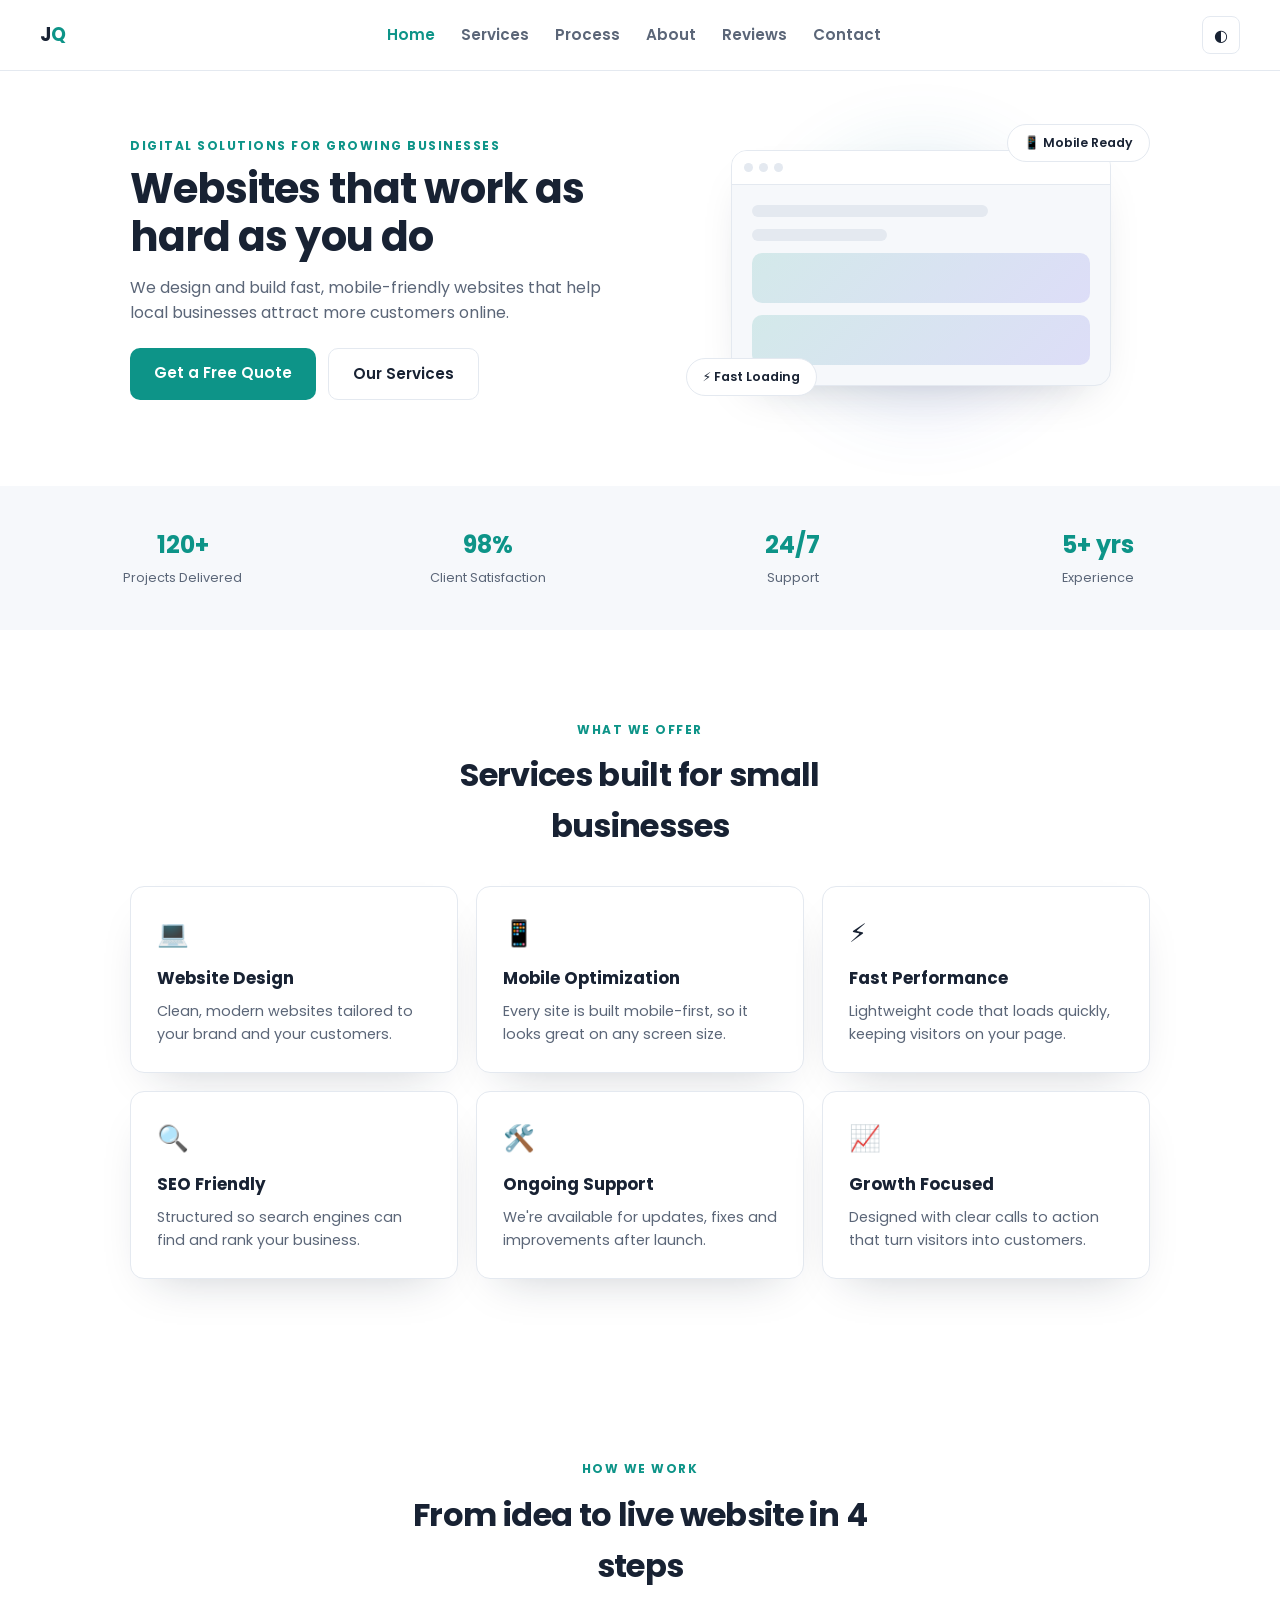
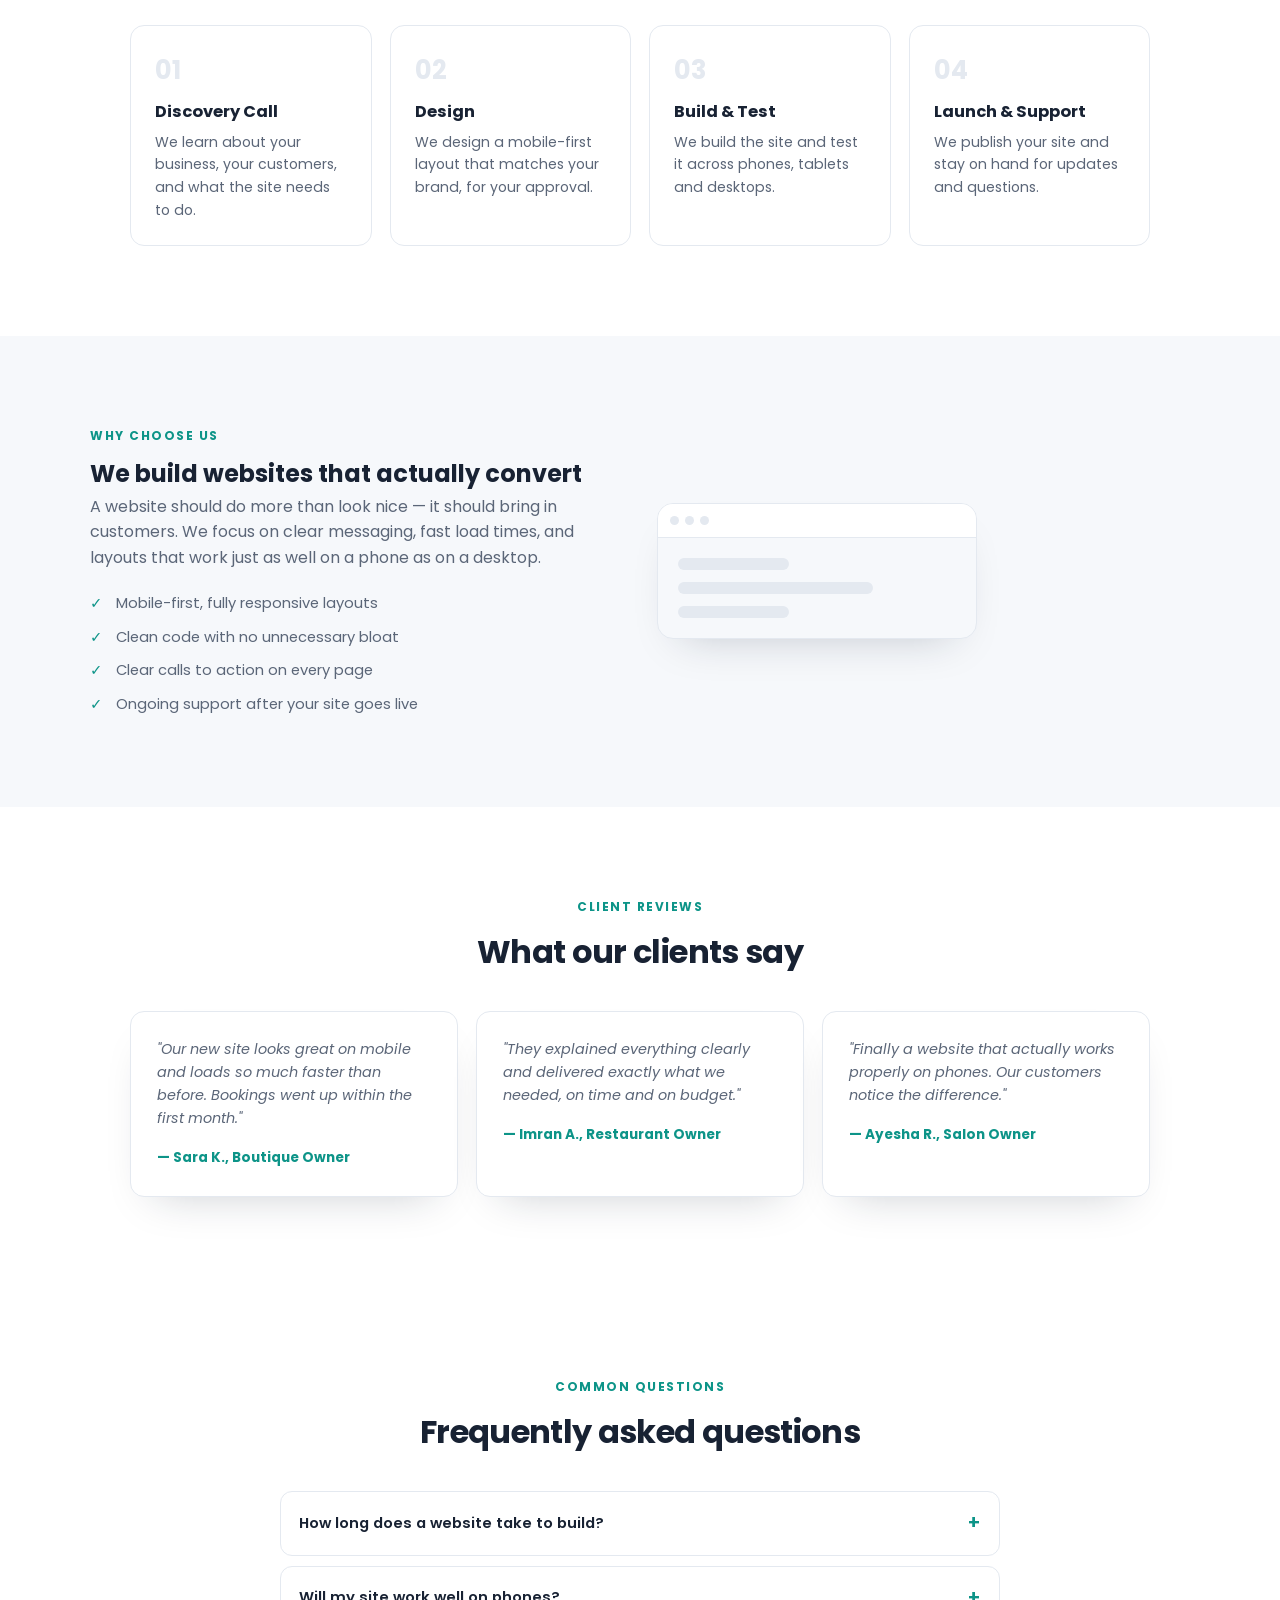
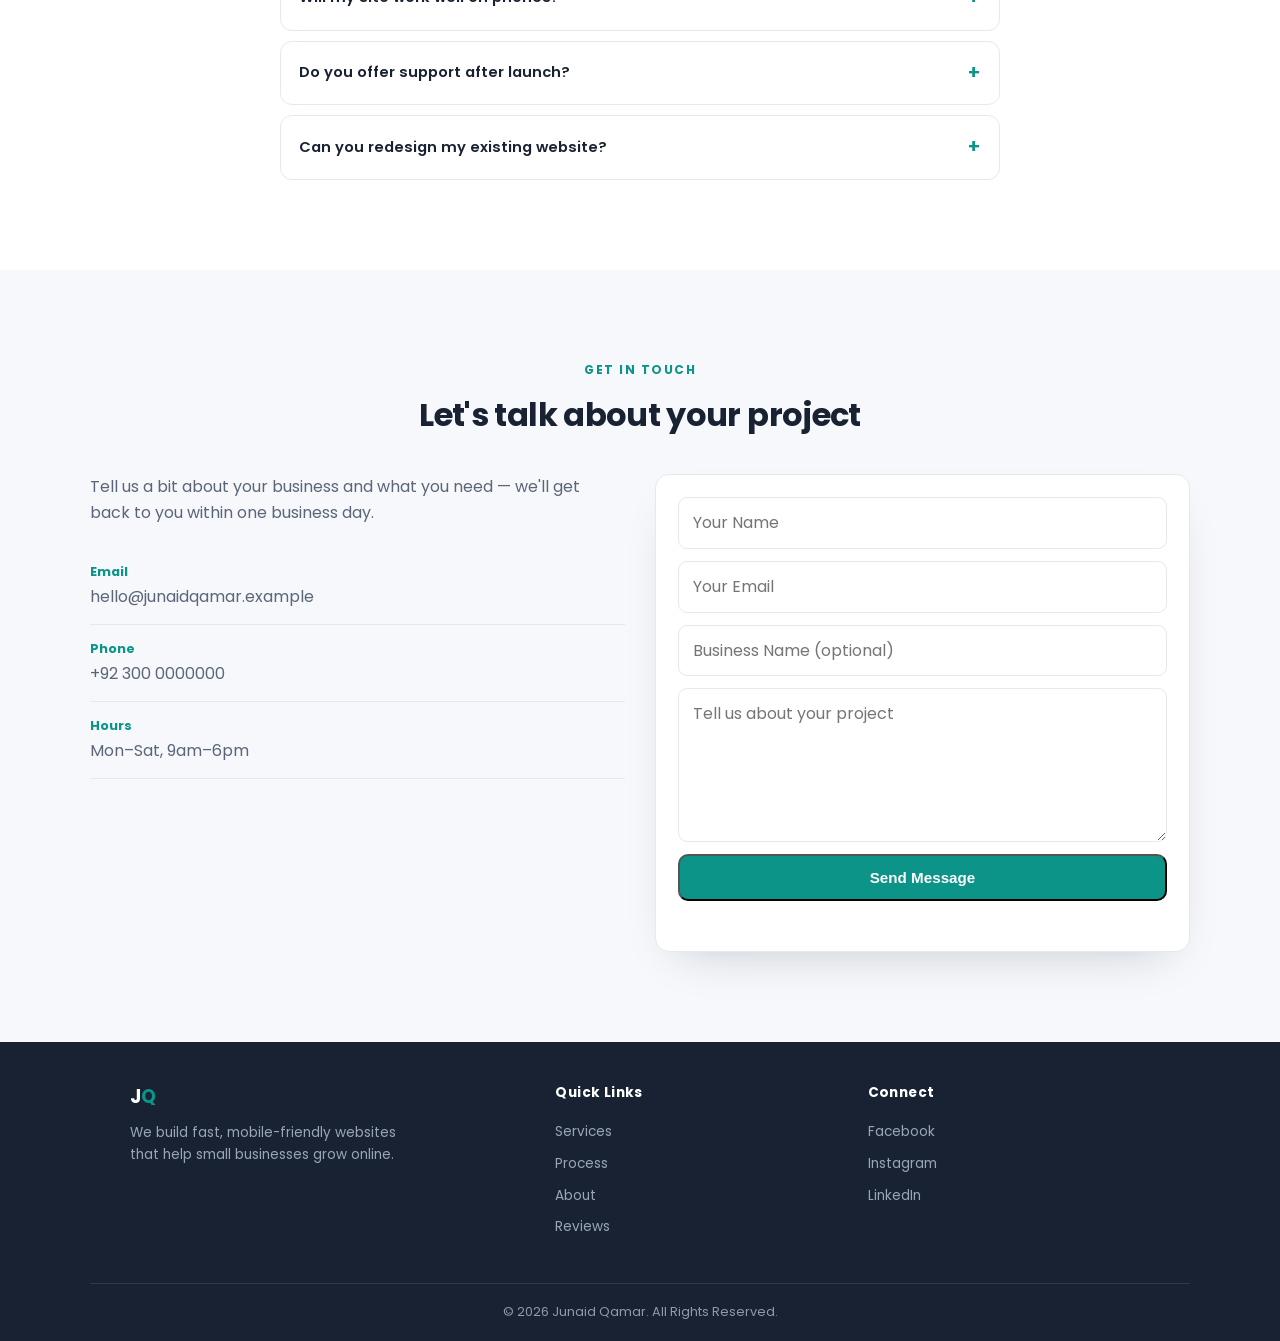
==== index.html @ aee88678 "Add files via upload" ====
<!DOCTYPE html>
<html lang="en">
<head>
<meta charset="utf-8">
<meta name="viewport" content="width=device-width, initial-scale=1">
<title>Junaid Qamar — Digital Solutions for Your Business</title>
<link href="https://fonts.googleapis.com/css2?family=Poppins:wght@400;600;700&display=swap" rel="stylesheet">
<link rel="stylesheet" href="style.css">
</head>
<body>

<div class="progress-bar" id="progressBar"></div>

<header class="header" id="header">
  <a href="#home" class="logo">J<span>Q</span></a>
  <nav class="nav" id="nav">
    <a href="#home" class="active">Home</a>
    <a href="#services">Services</a>
    <a href="#process">Process</a>
    <a href="#about">About</a>
    <a href="#testimonials">Reviews</a>
    <a href="#contact">Contact</a>
  </nav>
  <div class="header-actions">
    <button class="theme-btn" id="themeBtn" aria-label="Toggle light or dark mode">◐</button>
    <button class="menu-btn" id="menuBtn" aria-label="Open menu">☰</button>
  </div>
</header>

<section class="hero" id="home">
  <div class="hero-text reveal">
    <p class="eyebrow">DIGITAL SOLUTIONS FOR GROWING BUSINESSES</p>
    <h1>Websites that work as hard as you do</h1>
    <p class="sub">We design and build fast, mobile-friendly websites that help local businesses attract more customers online.</p>
    <div class="cta">
      <a href="#contact" class="btn primary">Get a Free Quote</a>
      <a href="#services" class="btn secondary">Our Services</a>
    </div>
  </div>
  <div class="hero-visual reveal">
    <div class="blob"></div>
    <div class="mock-screen">
      <div class="mock-bar"><span></span><span></span><span></span></div>
      <div class="mock-body">
        <div class="mock-line w70"></div>
        <div class="mock-line w40"></div>
        <div class="mock-card"></div>
        <div class="mock-card"></div>
      </div>
    </div>
    <div class="float-badge badge-1">📱 Mobile Ready</div>
    <div class="float-badge badge-2">⚡ Fast Loading</div>
  </div>
</section>

<section class="stats">
  <div class="stat reveal"><b>120+</b><span>Projects Delivered</span></div>
  <div class="stat reveal"><b>98%</b><span>Client Satisfaction</span></div>
  <div class="stat reveal"><b>24/7</b><span>Support</span></div>
  <div class="stat reveal"><b>5+ yrs</b><span>Experience</span></div>
</section>

<section class="section" id="services">
  <div class="section-head reveal">
    <p class="eyebrow">WHAT WE OFFER</p>
    <h2>Services built for small businesses</h2>
  </div>
  <div class="grid-3">
    <div class="card reveal">
      <div class="icon">💻</div>
      <h3>Website Design</h3>
      <p>Clean, modern websites tailored to your brand and your customers.</p>
    </div>
    <div class="card reveal">
      <div class="icon">📱</div>
      <h3>Mobile Optimization</h3>
      <p>Every site is built mobile-first, so it looks great on any screen size.</p>
    </div>
    <div class="card reveal">
      <div class="icon">⚡</div>
      <h3>Fast Performance</h3>
      <p>Lightweight code that loads quickly, keeping visitors on your page.</p>
    </div>
    <div class="card reveal">
      <div class="icon">🔍</div>
      <h3>SEO Friendly</h3>
      <p>Structured so search engines can find and rank your business.</p>
    </div>
    <div class="card reveal">
      <div class="icon">🛠️</div>
      <h3>Ongoing Support</h3>
      <p>We're available for updates, fixes and improvements after launch.</p>
    </div>
    <div class="card reveal">
      <div class="icon">📈</div>
      <h3>Growth Focused</h3>
      <p>Designed with clear calls to action that turn visitors into customers.</p>
    </div>
  </div>
</section>

<section class="section" id="process">
  <div class="section-head reveal">
    <p class="eyebrow">HOW WE WORK</p>
    <h2>From idea to live website in 4 steps</h2>
  </div>
  <div class="steps">
    <div class="step reveal">
      <div class="step-num">01</div>
      <h3>Discovery Call</h3>
      <p>We learn about your business, your customers, and what the site needs to do.</p>
    </div>
    <div class="step reveal">
      <div class="step-num">02</div>
      <h3>Design</h3>
      <p>We design a mobile-first layout that matches your brand, for your approval.</p>
    </div>
    <div class="step reveal">
      <div class="step-num">03</div>
      <h3>Build & Test</h3>
      <p>We build the site and test it across phones, tablets and desktops.</p>
    </div>
    <div class="step reveal">
      <div class="step-num">04</div>
      <h3>Launch & Support</h3>
      <p>We publish your site and stay on hand for updates and questions.</p>
    </div>
  </div>
</section>

<section class="section alt" id="about">
  <div class="about-grid">
    <div class="reveal">
      <p class="eyebrow">WHY CHOOSE US</p>
      <h2>We build websites that actually convert</h2>
      <p class="sub">A website should do more than look nice — it should bring in customers. We focus on clear messaging, fast load times, and layouts that work just as well on a phone as on a desktop.</p>
      <ul class="check-list">
        <li>Mobile-first, fully responsive layouts</li>
        <li>Clean code with no unnecessary bloat</li>
        <li>Clear calls to action on every page</li>
        <li>Ongoing support after your site goes live</li>
      </ul>
    </div>
    <div class="reveal">
      <div class="mock-screen small">
        <div class="mock-bar"><span></span><span></span><span></span></div>
        <div class="mock-body">
          <div class="mock-line w40"></div>
          <div class="mock-line w70"></div>
          <div class="mock-line w40"></div>
        </div>
      </div>
    </div>
  </div>
</section>

<section class="section" id="testimonials">
  <div class="section-head reveal">
    <p class="eyebrow">CLIENT REVIEWS</p>
    <h2>What our clients say</h2>
  </div>
  <div class="grid-3">
    <div class="card quote reveal">
      <p>"Our new site looks great on mobile and loads so much faster than before. Bookings went up within the first month."</p>
      <strong>— Sara K., Boutique Owner</strong>
    </div>
    <div class="card quote reveal">
      <p>"They explained everything clearly and delivered exactly what we needed, on time and on budget."</p>
      <strong>— Imran A., Restaurant Owner</strong>
    </div>
    <div class="card quote reveal">
      <p>"Finally a website that actually works properly on phones. Our customers notice the difference."</p>
      <strong>— Ayesha R., Salon Owner</strong>
    </div>
  </div>
</section>

<section class="section" id="faq">
  <div class="section-head reveal">
    <p class="eyebrow">COMMON QUESTIONS</p>
    <h2>Frequently asked questions</h2>
  </div>
  <div class="faq-list reveal">
    <div class="faq-item">
      <button class="faq-q">How long does a website take to build? <span>+</span></button>
      <div class="faq-a"><p>Most small business sites take 2–4 weeks from discovery call to launch, depending on how much content you have ready.</p></div>
    </div>
    <div class="faq-item">
      <button class="faq-q">Will my site work well on phones? <span>+</span></button>
      <div class="faq-a"><p>Yes — every site is built mobile-first, meaning it's designed for phones first and scaled up for tablets and desktops.</p></div>
    </div>
    <div class="faq-item">
      <button class="faq-q">Do you offer support after launch? <span>+</span></button>
      <div class="faq-a"><p>Yes, we offer ongoing support for updates, fixes and small changes after your site goes live.</p></div>
    </div>
    <div class="faq-item">
      <button class="faq-q">Can you redesign my existing website? <span>+</span></button>
      <div class="faq-a"><p>Absolutely. We can redesign and modernize an existing site while keeping the content and branding you want to retain.</p></div>
    </div>
  </div>
</section>

<section class="section alt" id="contact">
  <div class="section-head reveal">
    <p class="eyebrow">GET IN TOUCH</p>
    <h2>Let's talk about your project</h2>
  </div>
  <div class="contact-grid">
    <div class="reveal">
      <p class="sub">Tell us a bit about your business and what you need — we'll get back to you within one business day.</p>
      <div class="info-item"><strong>Email</strong><span>hello@junaidqamar.example</span></div>
      <div class="info-item"><strong>Phone</strong><span>+92 300 0000000</span></div>
      <div class="info-item"><strong>Hours</strong><span>Mon–Sat, 9am–6pm</span></div>
    </div>
    <form class="form reveal" id="contactForm">
      <input type="text" id="name" placeholder="Your Name" required>
      <input type="email" id="email" placeholder="Your Email" required>
      <input type="text" id="business" placeholder="Business Name (optional)">
      <textarea id="message" rows="5" placeholder="Tell us about your project" required></textarea>
      <button type="submit" class="btn primary">Send Message</button>
      <p class="form-msg" id="formMsg"></p>
    </form>
  </div>
</section>

<footer class="footer">
  <div class="footer-top">
    <div class="footer-brand">
      <a href="#home" class="logo">J<span>Q</span></a>
      <p>We build fast, mobile-friendly websites that help small businesses grow online.</p>
    </div>
    <div class="footer-col">
      <h4>Quick Links</h4>
      <a href="#services">Services</a>
      <a href="#process">Process</a>
      <a href="#about">About</a>
      <a href="#testimonials">Reviews</a>
    </div>
    <div class="footer-col">
      <h4>Connect</h4>
      <a href="#" aria-label="Facebook">Facebook</a>
      <a href="#" aria-label="Instagram">Instagram</a>
      <a href="#" aria-label="LinkedIn">LinkedIn</a>
    </div>
  </div>
  <div class="footer-bottom">
    <p>© <span id="year"></span> Junaid Qamar. All Rights Reserved.</p>
  </div>
</footer>

<button class="top-btn" id="topBtn" aria-label="Back to top">↑</button>
<script src="script.js"></script>
</body>
</html>
---- style.css ----
:root{
  --bg:#ffffff; --bg-soft:#f6f8fb; --tx:#182233; --mut:#5b6678; --line:#e4e9f0;
  --primary:#0d9488; --primary-d:#0b7f74; --accent:#4f46e5; --shadow:0 20px 45px -25px rgba(20,30,50,.25);
  --card:#ffffff; --footer-bg:#182233;
  box-sizing:border-box;
}
:root[data-theme="dark"]{
  --bg:#0e1116; --bg-soft:#151a22; --tx:#eef2f7; --mut:#8b96a5; --line:#262f3d;
  --primary:#5eead4; --primary-d:#45c2ac; --accent:#818cf8; --shadow:0 20px 45px -25px rgba(0,0,0,.6);
  --card:#171d28;
}
*{box-sizing:border-box;margin:0;padding:0}
html{scroll-behavior:smooth;scroll-padding-top:70px}
body{font-family:'Poppins',system-ui,sans-serif;color:var(--tx);background:var(--bg);line-height:1.6;overflow-x:hidden;transition:background .25s,color .25s}
a{text-decoration:none;color:inherit}
ul{list-style:none}
img{max-width:100%;display:block}

.progress-bar{position:fixed;top:0;left:0;height:3px;width:0;background:linear-gradient(90deg,var(--primary),var(--accent));z-index:200}

/* ---------- Header (mobile first) ---------- */
.header{
  position:fixed;top:0;left:0;right:0;z-index:100;
  display:flex;align-items:center;justify-content:space-between;
  padding:14px 18px;background:rgba(255,255,255,.92);backdrop-filter:blur(10px);
  border-bottom:1px solid var(--line);
}
.logo{font-weight:700;font-size:1.15rem}
.logo span{color:var(--primary)}
.menu-btn{background:none;border:1px solid var(--line);border-radius:8px;width:38px;height:38px;font-size:1.1rem;cursor:pointer}
.header-actions{display:flex;gap:8px;align-items:center}
.theme-btn{background:var(--card);border:1px solid var(--line);color:var(--tx);border-radius:8px;width:38px;height:38px;font-size:1rem;cursor:pointer;transition:border-color .2s}
.theme-btn:hover{border-color:var(--primary)}
.nav{
  position:fixed;top:62px;left:0;right:0;background:var(--card);border-bottom:1px solid var(--line);
  display:flex;flex-direction:column;padding:10px 18px;gap:4px;
  transform:translateY(-130%);transition:transform .3s;
}
.nav.open{transform:translateY(0)}
.nav a{padding:12px 4px;color:var(--mut);font-weight:600;font-size:.95rem;border-bottom:1px solid var(--line)}
.nav a:last-child{border-bottom:none}
.nav a.active,.nav a:hover{color:var(--primary)}

/* ---------- Buttons ---------- */
.btn{display:inline-block;padding:13px 24px;border-radius:10px;font-weight:600;font-size:.95rem;transition:transform .2s,box-shadow .2s}
.btn.primary{background:var(--primary);color:#fff}
.btn.primary:hover{background:var(--primary-d);transform:translateY(-2px);box-shadow:0 10px 24px -8px var(--primary)}
.btn.secondary{border:1px solid var(--line);color:var(--tx)}
.btn.secondary:hover{border-color:var(--primary);color:var(--primary)}

/* ---------- Hero ---------- */
.hero{padding:110px 18px 60px;display:flex;flex-direction:column;gap:40px;max-width:1100px;margin:auto}
.eyebrow{color:var(--primary);font-weight:700;font-size:.75rem;letter-spacing:1.5px;margin-bottom:10px}
.hero h1{font-size:clamp(1.8rem,6vw,2.6rem);line-height:1.15;margin-bottom:14px;letter-spacing:-.02em}
.sub{color:var(--mut);max-width:50ch;margin-bottom:22px}
.cta{display:flex;flex-wrap:wrap;gap:12px}
.hero-visual{display:flex;justify-content:center;position:relative}
.blob{position:absolute;width:260px;height:260px;border-radius:50%;background:linear-gradient(135deg,var(--primary),var(--accent));opacity:.12;filter:blur(40px);z-index:0}
.mock-screen{position:relative;z-index:1;width:100%;max-width:380px;border:1px solid var(--line);border-radius:16px;box-shadow:var(--shadow);overflow:hidden;background:var(--bg-soft);animation:float 5s ease-in-out infinite}
@keyframes float{0%,100%{transform:translateY(0)}50%{transform:translateY(-10px)}}
.float-badge{position:absolute;z-index:2;background:var(--card);border:1px solid var(--line);box-shadow:var(--shadow);border-radius:99px;padding:8px 16px;font-size:.78rem;font-weight:600;display:none}
.badge-1{top:-6px;right:0}
.badge-2{bottom:10px;left:-6px}
.mock-screen.small{max-width:320px}
.mock-bar{display:flex;gap:6px;padding:12px;background:var(--card);border-bottom:1px solid var(--line)}
.mock-bar span{width:9px;height:9px;border-radius:50%;background:var(--line)}
.mock-body{padding:20px;display:grid;gap:12px}
.mock-line{height:12px;border-radius:6px;background:var(--line)}
.mock-line.w70{width:70%}
.mock-line.w40{width:40%}
.mock-card{height:50px;border-radius:10px;background:linear-gradient(135deg,var(--primary),var(--accent));opacity:.15}

/* ---------- Stats ---------- */
.stats{display:grid;grid-template-columns:repeat(2,1fr);gap:20px;padding:30px 18px;background:var(--bg-soft);text-align:center}
.stat b{display:block;font-size:1.5rem;color:var(--primary)}
.stat span{color:var(--mut);font-size:.8rem}

/* ---------- Sections ---------- */
.section{padding:60px 18px;max-width:1100px;margin:auto}
.section.alt{background:var(--bg-soft);max-width:none;padding-left:18px;padding-right:18px}
.section.alt > *{max-width:1100px;margin-left:auto;margin-right:auto}
.section-head{text-align:center;max-width:520px;margin:0 auto 34px}
.section-head h2{font-size:clamp(1.4rem,4vw,2rem);letter-spacing:-.02em}

.grid-3{display:grid;grid-template-columns:1fr;gap:18px}
.card{background:var(--card);border:1px solid var(--line);border-radius:14px;padding:26px;box-shadow:var(--shadow);transition:transform .25s,border-color .25s}
.card:hover{transform:translateY(-4px);border-color:var(--primary)}
.icon{font-size:1.6rem;margin-bottom:12px}
.card h3{margin-bottom:8px;font-size:1.05rem}
.card p{color:var(--mut);font-size:.9rem}
.card.quote p{font-style:italic;margin-bottom:14px}
.card.quote strong{font-size:.85rem;color:var(--primary)}

.steps{display:grid;grid-template-columns:1fr;gap:18px}
.step{background:var(--card);border:1px solid var(--line);border-radius:14px;padding:24px;position:relative;transition:transform .25s,border-color .25s}
.step:hover{transform:translateY(-4px);border-color:var(--primary)}
.step-num{font-size:1.6rem;font-weight:700;color:var(--line);margin-bottom:8px}
.step h3{margin-bottom:6px;font-size:1.02rem}
.step p{color:var(--mut);font-size:.88rem}

.faq-list{display:grid;gap:10px;max-width:720px;margin:0 auto}
.faq-item{border:1px solid var(--line);border-radius:12px;overflow:hidden;background:var(--card)}
.faq-q{width:100%;text-align:left;background:none;border:none;padding:16px 18px;font:inherit;font-weight:600;font-size:.92rem;cursor:pointer;display:flex;justify-content:space-between;align-items:center;color:var(--tx)}
.faq-q span{color:var(--primary);font-size:1.2rem;transition:transform .25s}
.faq-item.open .faq-q span{transform:rotate(45deg)}
.faq-a{max-height:0;overflow:hidden;transition:max-height .3s ease}
.faq-a p{padding:0 18px 16px;color:var(--mut);font-size:.9rem}
.faq-item.open .faq-a{max-height:200px}

.about-grid{display:grid;gap:34px}
.check-list{margin-top:18px;display:grid;gap:10px}
.check-list li{padding-left:26px;position:relative;color:var(--mut);font-size:.92rem}
.check-list li::before{content:"✓";position:absolute;left:0;color:var(--primary);font-weight:700}

.contact-grid{display:grid;gap:30px}
.info-item{padding:14px 0;border-bottom:1px solid var(--line)}
.info-item strong{display:block;font-size:.8rem;color:var(--primary);margin-bottom:2px}
.info-item span{color:var(--mut)}
.form{display:grid;gap:12px;background:var(--card);padding:22px;border-radius:14px;border:1px solid var(--line);box-shadow:var(--shadow)}
.form input,.form textarea{padding:12px 14px;border:1px solid var(--line);border-radius:9px;font:inherit;width:100%}
.form input:focus,.form textarea:focus{outline:none;border-color:var(--primary)}
.form textarea{resize:vertical}
.form-msg{color:var(--primary);font-size:.85rem;min-height:1.2em}

.footer{background:var(--footer-bg);color:#c7cfdb;padding-top:40px}
.footer-top{max-width:1100px;margin:auto;display:grid;gap:30px;padding:0 18px 30px}
.footer-brand .logo{color:#fff}
.footer-brand p{margin-top:10px;font-size:.85rem;color:#9aa5b8;max-width:32ch}
.footer-col h4{color:#fff;font-size:.85rem;margin-bottom:12px;letter-spacing:.03em}
.footer-col a{display:block;color:#9aa5b8;font-size:.85rem;padding:5px 0;transition:color .2s}
.footer-col a:hover{color:var(--primary)}
.footer-bottom{max-width:1100px;margin:auto;border-top:1px solid rgba(255,255,255,.1);padding:18px;text-align:center;font-size:.8rem;color:#8f99ab}
@media(min-width:700px){.footer-bottom{padding:18px 40px}}

.top-btn{
  position:fixed;right:16px;bottom:16px;width:42px;height:42px;border-radius:50%;
  border:1px solid var(--line);background:var(--card);box-shadow:var(--shadow);cursor:pointer;
  opacity:0;pointer-events:none;transition:opacity .3s;z-index:90;
}
.top-btn.show{opacity:1;pointer-events:auto}

.reveal{opacity:0;transform:translateY(18px);transition:opacity .6s,transform .6s}
.reveal.show{opacity:1;transform:none}
.grid-3 .reveal:nth-child(2),.steps .reveal:nth-child(2){transition-delay:.08s}
.grid-3 .reveal:nth-child(3),.steps .reveal:nth-child(3){transition-delay:.16s}
.grid-3 .reveal:nth-child(4),.steps .reveal:nth-child(4){transition-delay:.24s}
.grid-3 .reveal:nth-child(5){transition-delay:.32s}
.grid-3 .reveal:nth-child(6){transition-delay:.4s}
@media(prefers-reduced-motion:reduce){*{transition:none!important}.reveal{opacity:1;transform:none}}

/* ---------- Tablet and up ---------- */
@media(min-width:700px){
  .header{padding:16px 40px}
  .menu-btn{display:none}
  .nav{position:static;flex-direction:row;transform:none;background:none;border:none;padding:0;gap:26px}
  .nav a{border-bottom:none;padding:4px 0}
  .hero{flex-direction:row;align-items:center;padding:130px 40px 80px;gap:50px}
  .hero-text{flex:1.1}
  .hero-visual{flex:.9;padding:20px}
  .float-badge{display:block}
  .stats{grid-template-columns:repeat(4,1fr);padding:40px}
  .section{padding:90px 40px}
  .section.alt{padding-left:40px;padding-right:40px}
  .grid-3{grid-template-columns:repeat(3,1fr)}
  .steps{grid-template-columns:repeat(4,1fr)}
  .about-grid{grid-template-columns:1fr 1fr;align-items:center}
  .contact-grid{grid-template-columns:1fr 1fr;align-items:start}
  .footer-top{grid-template-columns:1.4fr 1fr 1fr;padding:0 40px 40px}
}
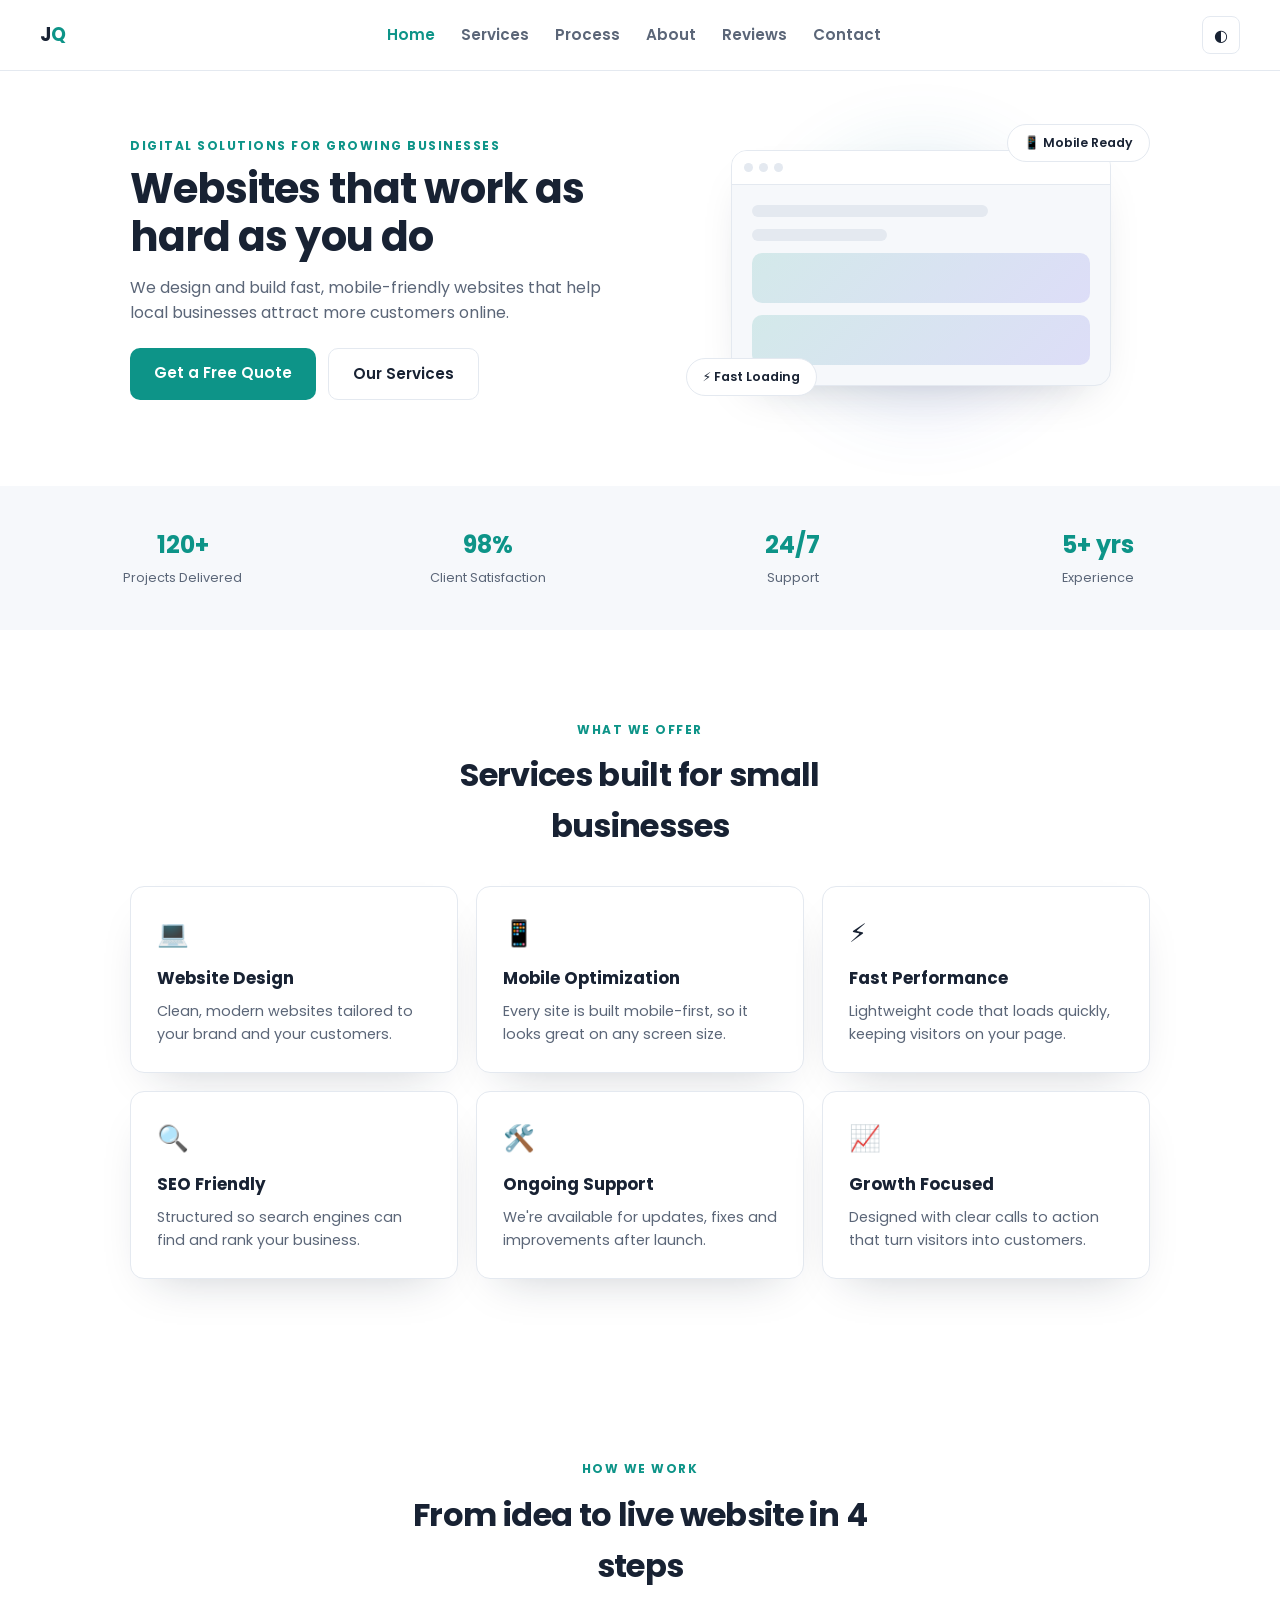
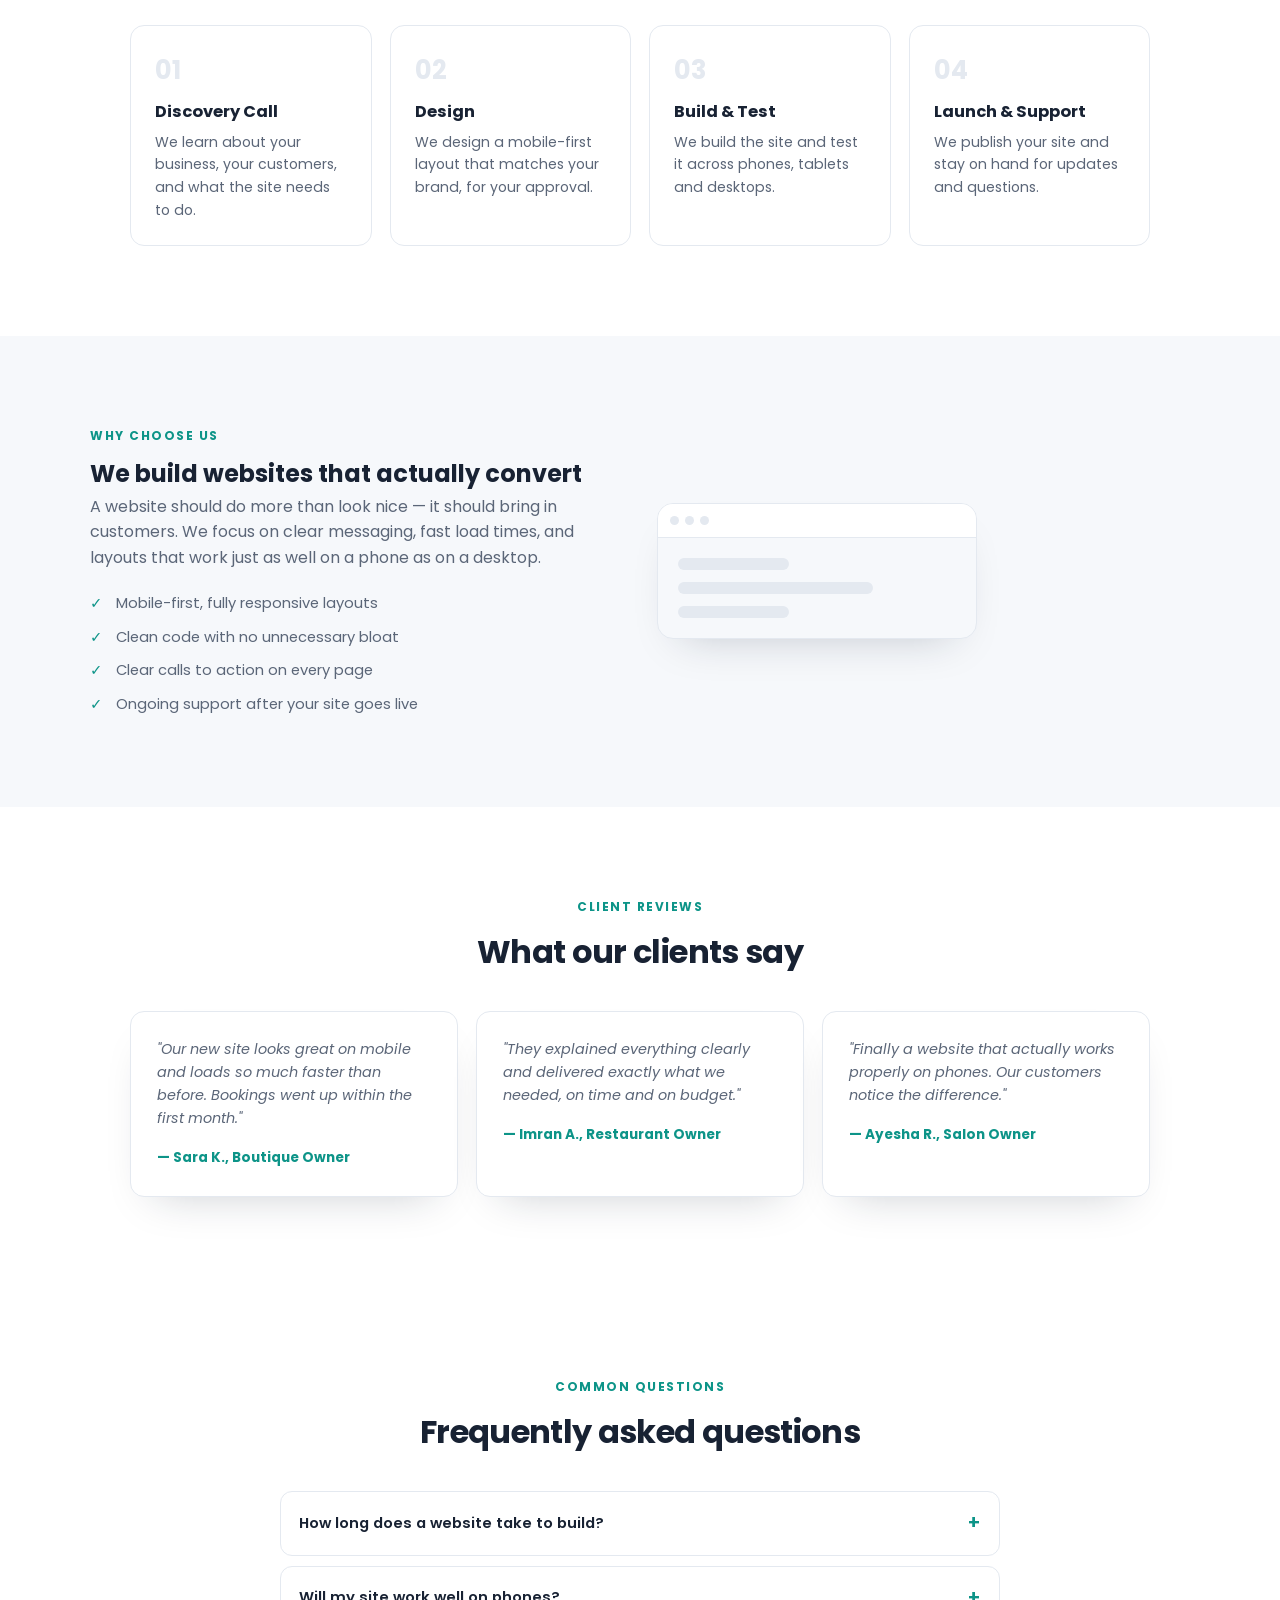
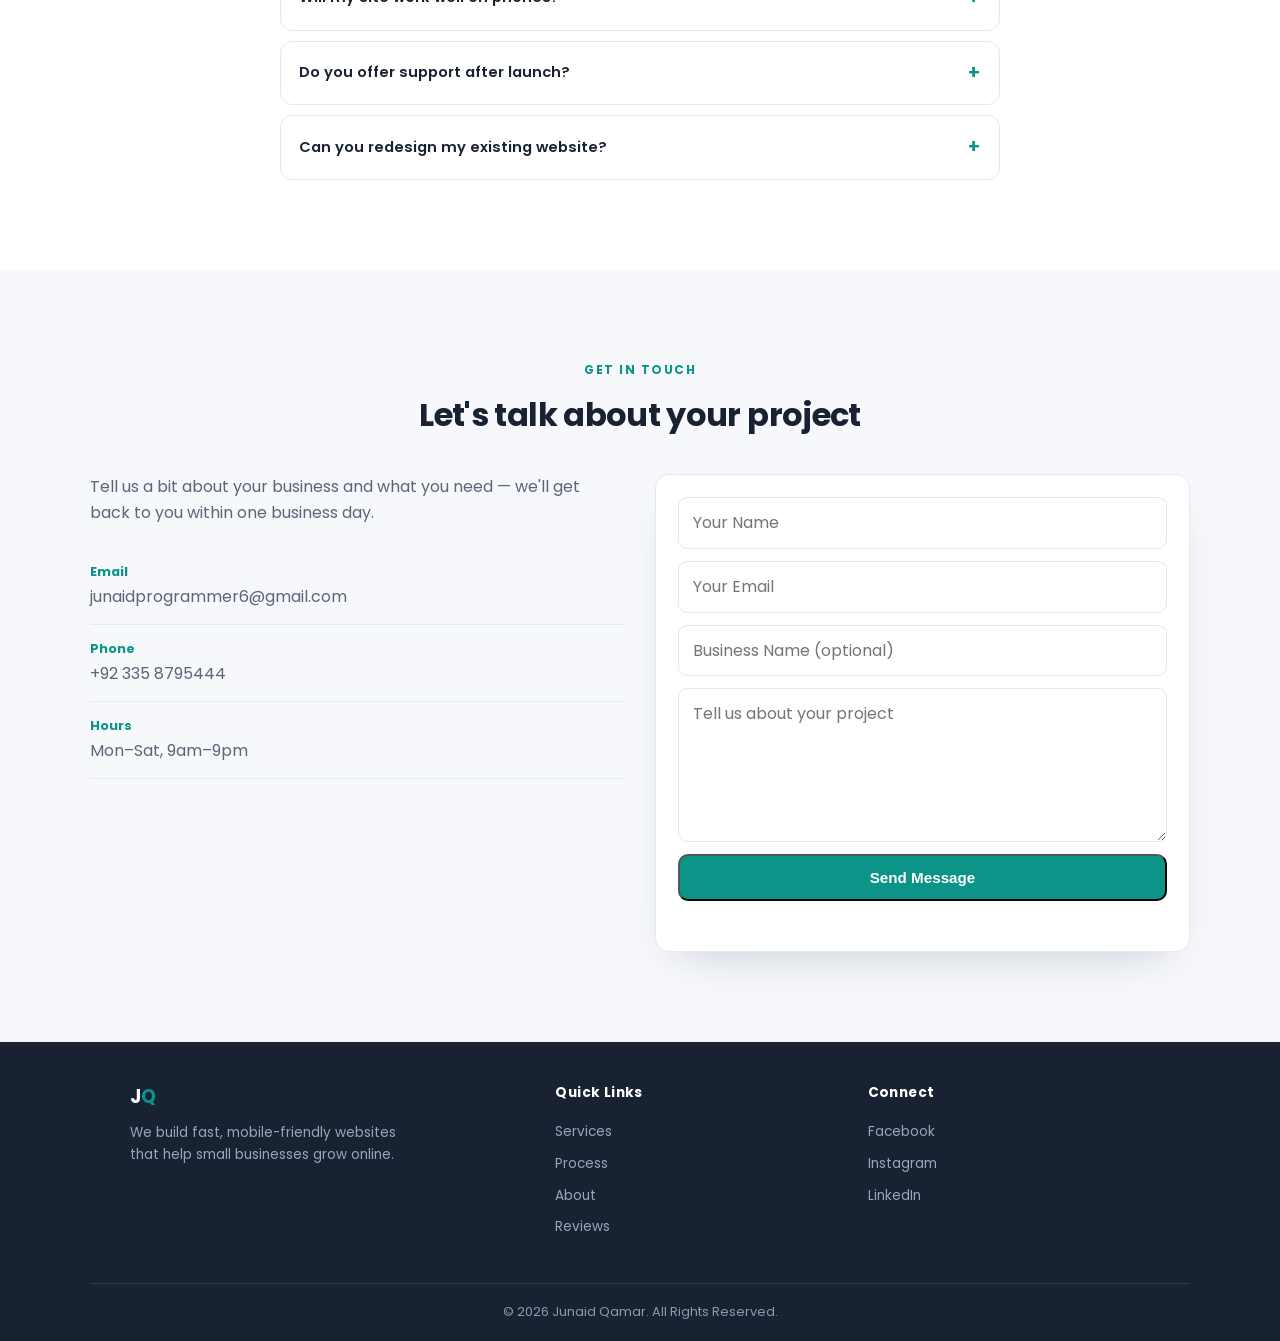
==== commit e83c94d4: "Update contact information and social links" ====
--- a/index.html
+++ b/index.html
@@ -208,9 +208,9 @@
   <div class="contact-grid">
     <div class="reveal">
       <p class="sub">Tell us a bit about your business and what you need — we'll get back to you within one business day.</p>
-      <div class="info-item"><strong>Email</strong><span>hello@junaidqamar.example</span></div>
-      <div class="info-item"><strong>Phone</strong><span>+92 300 0000000</span></div>
-      <div class="info-item"><strong>Hours</strong><span>Mon–Sat, 9am–6pm</span></div>
+      <div class="info-item"><strong>Email</strong><span>junaidprogrammer6@gmail.com</span></div>
+      <div class="info-item"><strong>Phone</strong><span>+92 335 8795444</span></div>
+      <div class="info-item"><strong>Hours</strong><span>Mon–Sat, 9am–9pm</span></div>
     </div>
     <form class="form reveal" id="contactForm">
       <input type="text" id="name" placeholder="Your Name" required>
@@ -238,9 +238,9 @@
     </div>
     <div class="footer-col">
       <h4>Connect</h4>
-      <a href="#" aria-label="Facebook">Facebook</a>
-      <a href="#" aria-label="Instagram">Instagram</a>
-      <a href="#" aria-label="LinkedIn">LinkedIn</a>
+      <a href="https://www.facebook.com/profile.php?id=61586148756602" aria-label="Facebook" target="_blank">Facebook</a>
+      <a href="https://www.instagram.com/aiwithjq_official/" aria-label="Instagram" target="_blank">Instagram</a>
+      <a href="https://www.linkedin.com/in/junaid-programmer" aria-label="LinkedIn" target="_blank">LinkedIn</a>
     </div>
   </div>
   <div class="footer-bottom">
